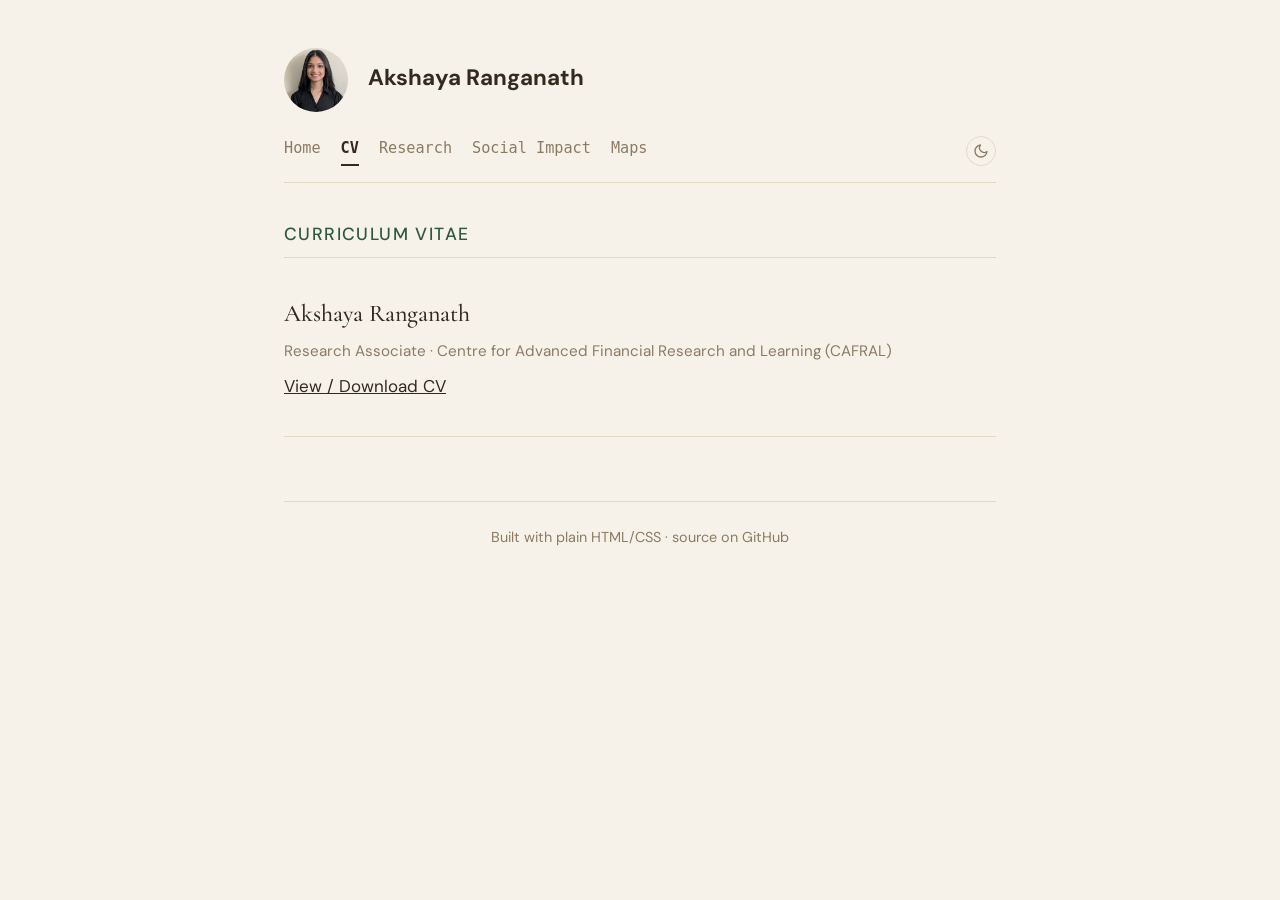
==== cv.html @ cc1aa607 "add CV page and PDF" ====
<!doctype html>
<html lang="en">
<head>
<meta charset="utf-8">
<meta name="viewport" content="width=device-width,initial-scale=1">
<title>CV | Akshaya Ranganath</title>
<link rel="stylesheet" href="assets/css/style.css">
<script src="assets/js/main.js"></script>
<link rel="preconnect" href="https://fonts.googleapis.com">
<link rel="preconnect" href="https://fonts.gstatic.com" crossorigin>
<link href="https://fonts.googleapis.com/css2?family=Cormorant+Garamond:ital,wght@0,400;0,500;0,600;1,400&family=DM+Sans:wght@300;400;500&display=swap" rel="stylesheet">
<link rel="stylesheet" href="assets/css/inner_pages.css">
</head>

<body>
<div class="wrap">

  <div class="profile compact">
    <img src="assets/_img/professional_photo.jpg" alt="Profile photo" width="64" height="64">
    <h1>Akshaya Ranganath</h1>
  </div>

  <nav class="site-nav">
    <a href="index.html">Home</a>
    <a href="cv.html" class="active">CV</a>
    <a href="research.html">Research</a>
    <a href="impact.html">Social Impact</a>
    <a href="maps.html">Maps</a>
    <button class="theme-toggle" type="button">dark mode</button>
  </nav>

  <section>
    <h2 class="section-label">Curriculum Vitae</h2>

    <div class="paper">
      <div class="paper-title">Akshaya Ranganath</div>

      <div class="paper-meta">
        Research Associate · Centre for Advanced Financial Research and Learning (CAFRAL)
      </div>

      <p>
        <a href="assets/_files/akshaya_cv_oct_2026.pdf" target="_blank" rel="noopener noreferrer">
          View / Download CV
        </a>
      </p>
    </div>
  </section>

  <footer>
    <div>Built with plain HTML/CSS · source on GitHub</div>
  </footer>

</div>
</body>
</html>
---- assets/css/style.css ----
:root {
  --bg: #f7f2e9;
  --fg: #2e2e33;
  --fg-muted: #6b6b70;
  --accent: #2e2e33;
  --border: #e6e6e6;
}

@media (prefers-color-scheme: dark) {
  :root:not([data-theme="light"]) {
    --bg: #1b1b1e;
    --fg: #e6e6e6;
    --fg-muted: #a0a0a5;
    --accent: #e6e6e6;
    --border: #2f2f33;
  }
}

:root[data-theme="dark"] {
  --bg: #1b1b1e;
  --fg: #e6e6e6;
  --fg-muted: #a0a0a5;
  --accent: #e6e6e6;
  --border: #2f2f33;
}

* { box-sizing: border-box; }

html { -webkit-text-size-adjust: 100%; }

body {
  margin: 0;
  background: var(--bg);
  color: var(--fg);
  font-family: -apple-system, BlinkMacSystemFont, "Segoe UI", Roboto, Helvetica, Arial, sans-serif;
  font-size: 17px;
  line-height: 1.6;
}

.wrap {
  max-width: 760px;
  margin: 0 auto;
  padding: 48px 24px 64px;
}

a { color: var(--accent); }
a:hover { opacity: 0.75; }

h1, h2, h3 {
  font-weight: 700;
  line-height: 1.25;
}
h1 { font-size: 2rem; margin: 0 0 8px; }
h2 { font-size: 1.4rem; margin: 0 0 16px; }
h3 { font-size: 1.1rem; margin: 0 0 4px; }

p { margin: 0 0 16px; }

/* Profile header */
.profile {
  display: flex;
  align-items: center;
  gap: 20px;
  margin-bottom: 24px;
}
.profile img {
  border-radius: 50%;
  object-fit: cover;
  flex-shrink: 0;
}
.profile.large img { width: 160px; height: 160px; }
.profile.compact img { width: 64px; height: 64px; }
.profile.compact h1 { font-size: 1.4rem; margin-bottom: 4px; }

.bio {
  margin-bottom: 20px;
  color: var(--fg);
}

/* Social icons */
.social-icons {
  display: flex;
  gap: 14px;
  margin-bottom: 32px;
}
.social-icons a {
  color: var(--fg-muted);
  display: inline-flex;
}
.social-icons a:hover { color: var(--fg); opacity: 1; }
.social-icons svg { width: 20px; height: 20px; }

/* Nav */
nav.site-nav {
  display: flex;
  gap: 20px;
  flex-wrap: wrap;
  padding-bottom: 16px;
  margin-bottom: 40px;
  border-bottom: 1px solid var(--border);
  font-family: ui-monospace, SFMono-Regular, Menlo, monospace;
  font-size: 0.95rem;
}
nav.site-nav a {
  text-decoration: none;
  color: var(--fg-muted);
  padding-bottom: 4px;
}
nav.site-nav a:hover { color: var(--fg); opacity: 1; }
nav.site-nav a.active {
  color: var(--fg);
  border-bottom: 2px solid var(--fg);
  font-weight: 600;
}

.theme-toggle {
  margin-left: auto;
  display: inline-flex;
  align-items: center;
  justify-content: center;
  width: 30px;
  height: 30px;
  background: none;
  border: 1px solid var(--border);
  border-radius: 50%;
  color: var(--fg-muted);
  cursor: pointer;
  padding: 0;
}
.theme-toggle svg { width: 16px; height: 16px; }
.theme-toggle:hover { color: var(--fg); border-color: var(--fg-muted); }

section { margin-bottom: 48px; }
section:last-child { margin-bottom: 0; }

/* Section list item */
.list-item {
  margin-bottom: 20px;
}
.list-item:last-child { margin-bottom: 0; }
.list-item .title { font-weight: 700; }
.list-item .title.paper { font-style: italic; font-weight: 400; }
.list-item .meta {
  color: var(--fg-muted);
  font-size: 0.95rem;
}
.list-item .desc { margin-top: 4px; }

/* Card */
.card {
  border: 1px solid var(--border);
  border-radius: 8px;
  padding: 20px;
  margin-bottom: 16px;
}

blockquote {
  margin: 0 0 24px;
  padding-left: 16px;
  border-left: 2px solid var(--border);
  color: var(--fg-muted);
}

.placeholder {
  color: var(--fg-muted);
  font-style: italic;
}

.btn {
  display: inline-block;
  border: 1px solid var(--border);
  border-radius: 6px;
  padding: 8px 16px;
  text-decoration: none;
  font-size: 0.95rem;
}
.btn:hover { opacity: 1; border-color: var(--fg-muted); }

footer {
  margin-top: 64px;
  padding-top: 24px;
  border-top: 1px solid var(--border);
  text-align: center;
  color: var(--fg-muted);
  font-size: 0.9rem;
}
footer .social-icons { justify-content: center; margin-bottom: 12px; }

@media (max-width: 480px) {
  .wrap { padding: 32px 20px 48px; }
  .profile { flex-direction: column; align-items: flex-start; }
}
---- assets/css/inner_pages.css ----
/* Shared "research" look — borrowed from natashajha.github.io/research.html.
   Linked on every page except index.html (home keeps the original site style). */
:root {
  --bg: #f7f2e9;
  --fg: #33291f;
  --fg-muted: #8c7a63;
  --accent: #33291f;
  --border: #e3d9c6;
}
body { font-family: 'DM Sans', sans-serif; }

blockquote {
  font-family: 'Cormorant Garamond', Georgia, serif;
  font-style: italic;
  font-size: 1.25rem;
  color: var(--fg);
}
blockquote p { margin-bottom: 1rem; }

.section-label {
  font-size: 1.1rem;
  letter-spacing: 0.08em;
  text-transform: uppercase;
  color: #2d5a3d;
  font-weight: 500;
  margin: 0 0 1.25rem;
  padding-bottom: 0.75rem;
  border-bottom: 1px solid var(--border);
}

.paper { padding: 1.25rem 0; border-bottom: 1px solid var(--border); }
section:last-child .paper:last-child { border-bottom: none; }

.paper-title {
  font-family: 'Cormorant Garamond', Georgia, serif;
  font-size: 1.5rem;
  font-weight: 500;
  line-height: 1.35;
  margin-bottom: 0.5rem;
  color: var(--fg);
}
.paper-title a { color: inherit; text-decoration: none; }
.paper-title a:hover { color: #2d5a3d; opacity: 1; }

.paper-desc {
  font-size: 1rem;
  line-height: 1.8;
  color: var(--fg);
  margin-top: 0.5rem;
}

.paper-meta {
  font-size: 0.95rem;
  color: var(--fg-muted);
  line-height: 1.7;
  margin-bottom: 0.5rem;
}
.paper-meta a { color: var(--fg-muted); text-decoration: underline; }
.paper-meta a:hover { color: #2d5a3d; opacity: 1; }
.paper-meta .venue { color: #b8863f; font-style: italic; }

.abstract-toggle {
  background: none;
  border: none;
  font-family: 'DM Sans', sans-serif;
  font-size: 0.8rem;
  letter-spacing: 0.09em;
  text-transform: uppercase;
  color: var(--fg-muted);
  cursor: pointer;
  padding: 0;
  display: inline-flex;
  align-items: center;
  gap: 0.4rem;
}
.abstract-toggle:hover { color: #2d5a3d; }
.abstract-toggle .arrow {
  display: inline-block;
  transition: transform 0.25s;
  font-size: 0.6rem;
}
.abstract-toggle.open .arrow { transform: rotate(90deg); }

.abstract-box {
  max-height: 0;
  overflow: hidden;
  transition: max-height 0.35s ease;
}
.abstract-box.open { max-height: 800px; }
.abstract-box p {
  font-size: 1rem;
  line-height: 1.8;
  color: var(--fg-muted);
  margin: 0.9rem 0 0;
  padding-left: 1rem;
  border-left: 2px solid #b8863f;
}
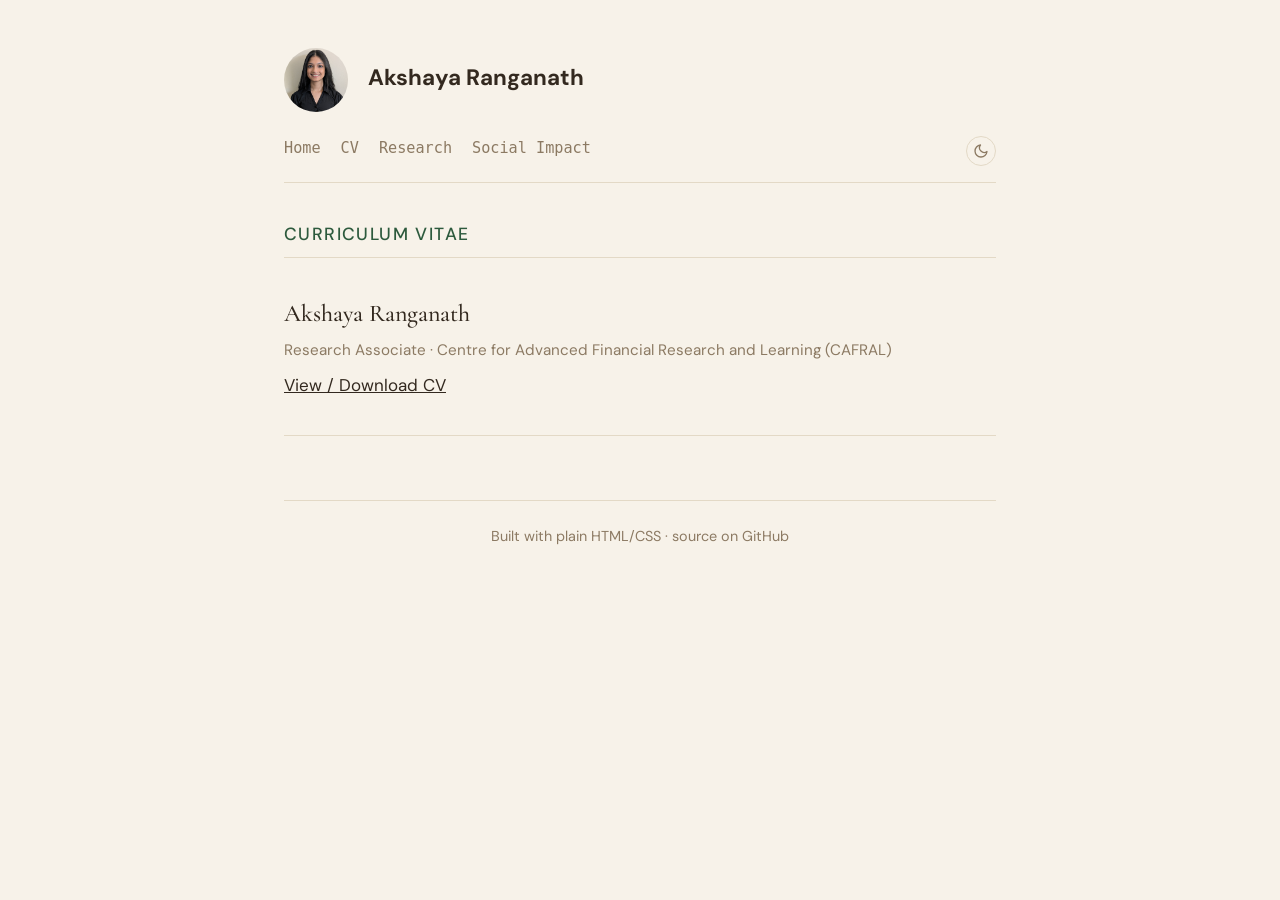
==== commit b43993b3: "link CV directly and hide maps navigation" ====
--- a/cv.html
+++ b/cv.html
@@ -22,10 +22,9 @@
 
   <nav class="site-nav">
     <a href="index.html">Home</a>
-    <a href="cv.html" class="active">CV</a>
+    <a href="assets/_files/akshaya_cv_nov_2026.pdf" target="_blank">CV</a>
     <a href="research.html">Research</a>
     <a href="impact.html">Social Impact</a>
-    <a href="maps.html">Maps</a>
     <button class="theme-toggle" type="button">dark mode</button>
   </nav>
 
